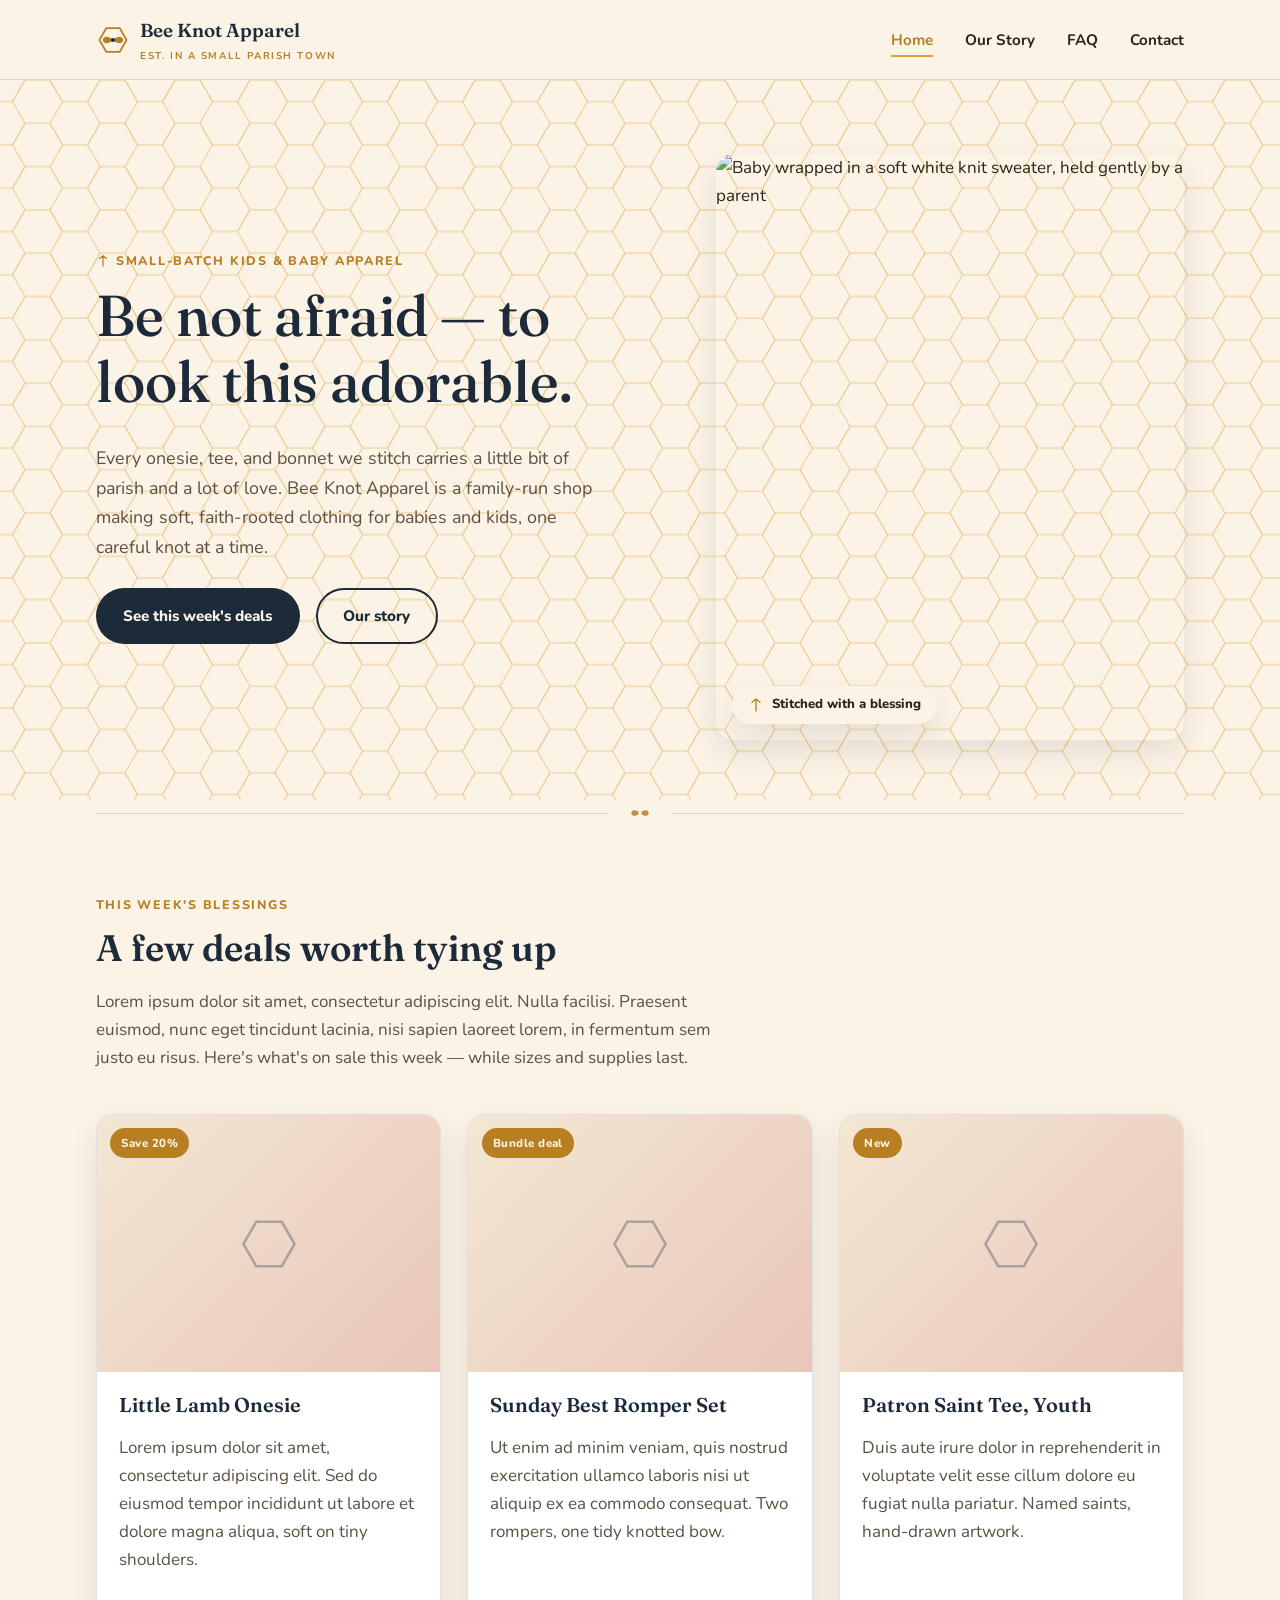
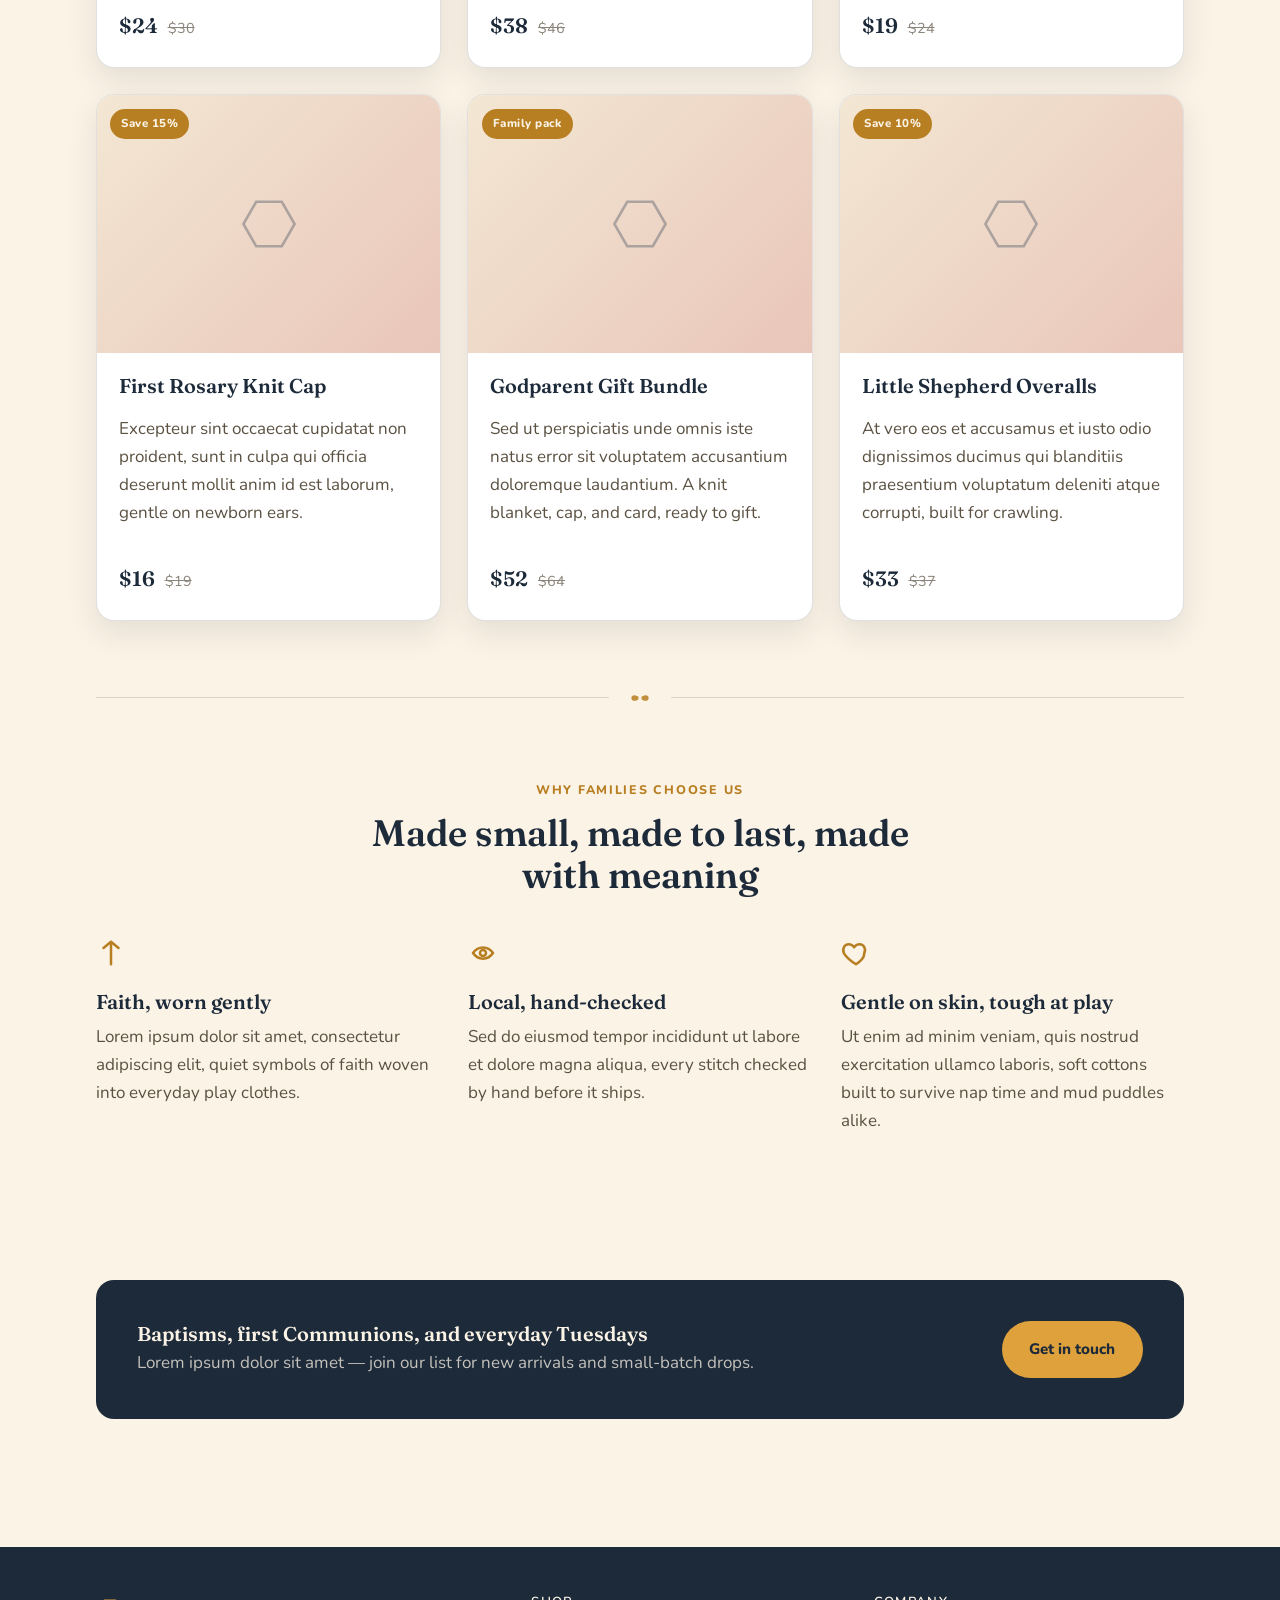
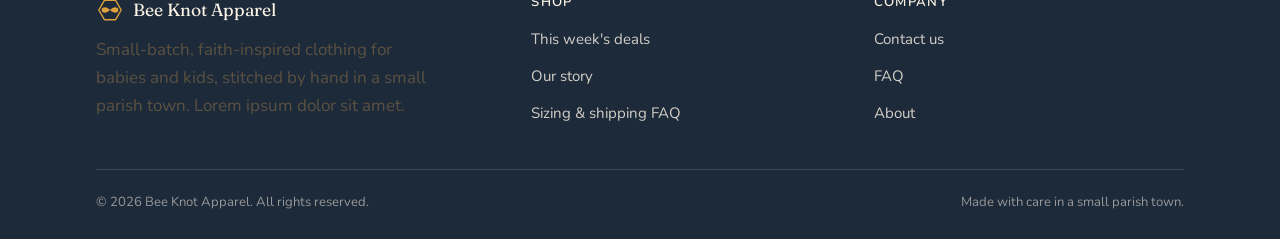
==== index.html @ 1fef771f "Add files via upload" ====
<!doctype html>
<html lang="en">
<head>
<meta charset="UTF-8">
<meta name="viewport" content="width=device-width, initial-scale=1.0">
<title>Bee Knot Apparel — Little Ones, Rooted in Faith</title>
<meta name="description" content="Bee Knot Apparel makes soft, faith-inspired clothing for babies and kids, stitched with care by a small local shop.">
<link rel="preconnect" href="https://fonts.googleapis.com">
<link rel="preconnect" href="https://fonts.gstatic.com" crossorigin>
<link href="https://fonts.googleapis.com/css2?family=Fraunces:opsz,wght@9..144,500;9..144,600&family=Nunito:wght@400;700;800&display=swap" rel="stylesheet">
<link rel="stylesheet" href="assets/style.css">
</head>
<body>

<header class="site-header">
  <nav class="nav">
    <a href="index.html" class="brand">
      <svg viewBox="0 0 40 40" fill="none" xmlns="http://www.w3.org/2000/svg" aria-hidden="true">
        <path d="M36 20 L28 6.14 L12 6.14 L4 20 L12 33.86 L28 33.86 Z" stroke="currentColor" stroke-width="2" stroke-linejoin="round"/>
        <path d="M20 20 C14 14 8 16 8 20 C8 24 14 26 20 20 Z" fill="currentColor"/>
        <path d="M20 20 C26 14 32 16 32 20 C32 24 26 26 20 20 Z" fill="currentColor"/>
        <circle cx="20" cy="20" r="2.4" fill="var(--marian-deep)"/>
      </svg>
      <span>Bee Knot Apparel<span class="sub">Est. in a small parish town</span></span>
    </a>
    <button class="nav-toggle" aria-label="Toggle menu" aria-expanded="false">
      <svg viewBox="0 0 24 24" fill="none" xmlns="http://www.w3.org/2000/svg"><path d="M3 6h18M3 12h18M3 18h18" stroke="currentColor" stroke-width="2" stroke-linecap="round"/></svg>
    </button>
    <ul class="nav-links">
      <li><a href="index.html" aria-current="page">Home</a></li>
      <li><a href="about.html">Our Story</a></li>
      <li><a href="faq.html">FAQ</a></li>
      <li><a href="contact.html">Contact</a></li>
    </ul>
  </nav>
</header>

<main>

  <!-- HERO -->
  <section class="hero">
    <div class="hero-comb" aria-hidden="true">
      <svg width="100%" height="100%" xmlns="http://www.w3.org/2000/svg">
        <defs>
          <pattern id="comb" width="75" height="43.3" patternUnits="userSpaceOnUse">
            <polygon points="25,0 12.5,-21.65 -12.5,-21.65 -25,0 -12.5,21.65 12.5,21.65" fill="none" stroke="var(--honey)" stroke-width="1"/>
            <polygon points="62.5,21.65 50,0 25,0 12.5,21.65 25,43.3 50,43.3" fill="none" stroke="var(--honey)" stroke-width="1"/>
            <polygon points="100,0 87.5,-21.65 62.5,-21.65 50,0 62.5,21.65 87.5,21.65" fill="none" stroke="var(--honey)" stroke-width="1"/>
          </pattern>
        </defs>
        <rect width="100%" height="100%" fill="url(#comb)"/>
      </svg>
    </div>
    <div class="wrap hero-grid">
      <div>
        <p class="eyebrow">
          <svg viewBox="0 0 24 24" width="14" height="14" fill="none" xmlns="http://www.w3.org/2000/svg"><path d="M12 3v18M6 8l6-5 6 5" stroke="currentColor" stroke-width="2" stroke-linecap="round" stroke-linejoin="round"/></svg>
          Small-batch kids &amp; baby apparel
        </p>
        <h1>Be not afraid&nbsp;— to look this adorable.</h1>
        <p class="lede">Every onesie, tee, and bonnet we stitch carries a little bit of parish and a lot of love. Bee Knot Apparel is a family-run shop making soft, faith-rooted clothing for babies and kids, one careful knot at a time.</p>
        <div class="hero-actions">
          <a href="#deals" class="btn btn-primary">See this week's deals</a>
          <a href="about.html" class="btn btn-ghost">Our story</a>
        </div>
      </div>
      <div class="hero-art">
        <img src="https://images.pexels.com/photos/3845345/pexels-photo-3845345.jpeg?auto=compress&cs=tinysrgb&w=900" alt="Baby wrapped in a soft white knit sweater, held gently by a parent" loading="lazy">
        <span class="tag">
          <svg viewBox="0 0 24 24" fill="none" xmlns="http://www.w3.org/2000/svg"><path d="M12 3v18M6 8l6-5 6 5" stroke="currentColor" stroke-width="2" stroke-linecap="round" stroke-linejoin="round"/></svg>
          Stitched with a blessing
        </span>
      </div>
    </div>
  </section>

  <div class="knot-divider" aria-hidden="true">
    <svg viewBox="0 0 24 24" fill="none" xmlns="http://www.w3.org/2000/svg">
      <path d="M12 12 C8 8 4 9 4 12 C4 15 8 16 12 12 Z" fill="currentColor"/>
      <path d="M12 12 C16 8 20 9 20 12 C20 15 16 16 12 12 Z" fill="currentColor"/>
      <circle cx="12" cy="12" r="1.6" fill="var(--cream)"/>
    </svg>
  </div>

  <!-- DEALS -->
  <section id="deals">
    <div class="wrap">
      <div class="section-head">
        <p class="eyebrow">This week's blessings</p>
        <h2>A few deals worth tying up</h2>
        <p>Lorem ipsum dolor sit amet, consectetur adipiscing elit. Nulla facilisi. Praesent euismod, nunc eget tincidunt lacinia, nisi sapien laoreet lorem, in fermentum sem justo eu risus. Here's what's on sale this week — while sizes and supplies last.</p>
      </div>

      <div class="deal-grid">

        <article class="deal-card">
          <div class="deal-media">
            <span class="deal-badge">Save 20%</span>
            <svg viewBox="0 0 40 40" fill="none" xmlns="http://www.w3.org/2000/svg"><path d="M36 20 L28 6.14 L12 6.14 L4 20 L12 33.86 L28 33.86 Z" stroke="currentColor" stroke-width="1.6"/></svg>
          </div>
          <div class="deal-body">
            <h3>Little Lamb Onesie</h3>
            <p>Lorem ipsum dolor sit amet, consectetur adipiscing elit. Sed do eiusmod tempor incididunt ut labore et dolore magna aliqua, soft on tiny shoulders.</p>
            <div class="deal-price"><span class="now">$24</span><span class="was">$30</span></div>
          </div>
        </article>

        <article class="deal-card">
          <div class="deal-media">
            <span class="deal-badge">Bundle deal</span>
            <svg viewBox="0 0 40 40" fill="none" xmlns="http://www.w3.org/2000/svg"><path d="M36 20 L28 6.14 L12 6.14 L4 20 L12 33.86 L28 33.86 Z" stroke="currentColor" stroke-width="1.6"/></svg>
          </div>
          <div class="deal-body">
            <h3>Sunday Best Romper Set</h3>
            <p>Ut enim ad minim veniam, quis nostrud exercitation ullamco laboris nisi ut aliquip ex ea commodo consequat. Two rompers, one tidy knotted bow.</p>
            <div class="deal-price"><span class="now">$38</span><span class="was">$46</span></div>
          </div>
        </article>

        <article class="deal-card">
          <div class="deal-media">
            <span class="deal-badge">New</span>
            <svg viewBox="0 0 40 40" fill="none" xmlns="http://www.w3.org/2000/svg"><path d="M36 20 L28 6.14 L12 6.14 L4 20 L12 33.86 L28 33.86 Z" stroke="currentColor" stroke-width="1.6"/></svg>
          </div>
          <div class="deal-body">
            <h3>Patron Saint Tee, Youth</h3>
            <p>Duis aute irure dolor in reprehenderit in voluptate velit esse cillum dolore eu fugiat nulla pariatur. Named saints, hand-drawn artwork.</p>
            <div class="deal-price"><span class="now">$19</span><span class="was">$24</span></div>
          </div>
        </article>

        <article class="deal-card">
          <div class="deal-media">
            <span class="deal-badge">Save 15%</span>
            <svg viewBox="0 0 40 40" fill="none" xmlns="http://www.w3.org/2000/svg"><path d="M36 20 L28 6.14 L12 6.14 L4 20 L12 33.86 L28 33.86 Z" stroke="currentColor" stroke-width="1.6"/></svg>
          </div>
          <div class="deal-body">
            <h3>First Rosary Knit Cap</h3>
            <p>Excepteur sint occaecat cupidatat non proident, sunt in culpa qui officia deserunt mollit anim id est laborum, gentle on newborn ears.</p>
            <div class="deal-price"><span class="now">$16</span><span class="was">$19</span></div>
          </div>
        </article>

        <article class="deal-card">
          <div class="deal-media">
            <span class="deal-badge">Family pack</span>
            <svg viewBox="0 0 40 40" fill="none" xmlns="http://www.w3.org/2000/svg"><path d="M36 20 L28 6.14 L12 6.14 L4 20 L12 33.86 L28 33.86 Z" stroke="currentColor" stroke-width="1.6"/></svg>
          </div>
          <div class="deal-body">
            <h3>Godparent Gift Bundle</h3>
            <p>Sed ut perspiciatis unde omnis iste natus error sit voluptatem accusantium doloremque laudantium. A knit blanket, cap, and card, ready to gift.</p>
            <div class="deal-price"><span class="now">$52</span><span class="was">$64</span></div>
          </div>
        </article>

        <article class="deal-card">
          <div class="deal-media">
            <span class="deal-badge">Save 10%</span>
            <svg viewBox="0 0 40 40" fill="none" xmlns="http://www.w3.org/2000/svg"><path d="M36 20 L28 6.14 L12 6.14 L4 20 L12 33.86 L28 33.86 Z" stroke="currentColor" stroke-width="1.6"/></svg>
          </div>
          <div class="deal-body">
            <h3>Little Shepherd Overalls</h3>
            <p>At vero eos et accusamus et iusto odio dignissimos ducimus qui blanditiis praesentium voluptatum deleniti atque corrupti, built for crawling.</p>
            <div class="deal-price"><span class="now">$33</span><span class="was">$37</span></div>
          </div>
        </article>

      </div>
    </div>
  </section>

  <div class="knot-divider" aria-hidden="true">
    <svg viewBox="0 0 24 24" fill="none" xmlns="http://www.w3.org/2000/svg">
      <path d="M12 12 C8 8 4 9 4 12 C4 15 8 16 12 12 Z" fill="currentColor"/>
      <path d="M12 12 C16 8 20 9 20 12 C20 15 16 16 12 12 Z" fill="currentColor"/>
      <circle cx="12" cy="12" r="1.6" fill="var(--cream)"/>
    </svg>
  </div>

  <!-- VALUES -->
  <section>
    <div class="wrap">
      <div class="section-head center">
        <p class="eyebrow">Why families choose us</p>
        <h2>Made small, made to last, made with meaning</h2>
      </div>
      <div class="trio">
        <div class="trio-item">
          <svg viewBox="0 0 24 24" fill="none" xmlns="http://www.w3.org/2000/svg"><path d="M12 3v18M6 8l6-5 6 5" stroke="currentColor" stroke-width="2" stroke-linecap="round" stroke-linejoin="round"/></svg>
          <h3>Faith, worn gently</h3>
          <p>Lorem ipsum dolor sit amet, consectetur adipiscing elit, quiet symbols of faith woven into everyday play clothes.</p>
        </div>
        <div class="trio-item">
          <svg viewBox="0 0 24 24" fill="none" xmlns="http://www.w3.org/2000/svg"><path d="M4 12c4-6 12-6 16 0-4 6-12 6-16 0Z" stroke="currentColor" stroke-width="2" stroke-linejoin="round"/><circle cx="12" cy="12" r="2.4" stroke="currentColor" stroke-width="2"/></svg>
          <h3>Local, hand-checked</h3>
          <p>Sed do eiusmod tempor incididunt ut labore et dolore magna aliqua, every stitch checked by hand before it ships.</p>
        </div>
        <div class="trio-item">
          <svg viewBox="0 0 24 24" fill="none" xmlns="http://www.w3.org/2000/svg"><path d="M12 21s-7-4.35-9.5-8.5C.7 8.9 2.6 5 6.2 5c2 0 3.4 1.1 4.3 2.4C11.4 6.1 12.8 5 14.8 5c3.6 0 5.5 3.9 3.7 7.5C19 16.65 12 21 12 21Z" stroke="currentColor" stroke-width="2" stroke-linejoin="round"/></svg>
          <h3>Gentle on skin, tough at play</h3>
          <p>Ut enim ad minim veniam, quis nostrud exercitation ullamco laboris, soft cottons built to survive nap time and mud puddles alike.</p>
        </div>
      </div>
    </div>
  </section>

  <!-- CTA STRIP -->
  <section>
    <div class="wrap">
      <div class="cta-strip">
        <div>
          <h3>Baptisms, first Communions, and everyday Tuesdays</h3>
          <p>Lorem ipsum dolor sit amet — join our list for new arrivals and small-batch drops.</p>
        </div>
        <a href="contact.html" class="btn btn-primary">Get in touch</a>
      </div>
    </div>
  </section>

</main>

<footer class="site-footer">
  <div class="wrap">
    <div class="footer-grid">
      <div>
        <div class="footer-brand">
          <svg viewBox="0 0 40 40" fill="none" xmlns="http://www.w3.org/2000/svg" aria-hidden="true">
            <path d="M36 20 L28 6.14 L12 6.14 L4 20 L12 33.86 L28 33.86 Z" stroke="currentColor" stroke-width="2" stroke-linejoin="round"/>
            <path d="M20 20 C14 14 8 16 8 20 C8 24 14 26 20 20 Z" fill="currentColor"/>
            <path d="M20 20 C26 14 32 16 32 20 C32 24 26 26 20 20 Z" fill="currentColor"/>
          </svg>
          Bee Knot Apparel
        </div>
        <p style="max-width: 34ch;">Small-batch, faith-inspired clothing for babies and kids, stitched by hand in a small parish town. Lorem ipsum dolor sit amet.</p>
      </div>
      <div class="footer-col">
        <h4>Shop</h4>
        <ul>
          <li><a href="index.html#deals">This week's deals</a></li>
          <li><a href="about.html">Our story</a></li>
          <li><a href="faq.html">Sizing &amp; shipping FAQ</a></li>
        </ul>
      </div>
      <div class="footer-col">
        <h4>Company</h4>
        <ul>
          <li><a href="contact.html">Contact us</a></li>
          <li><a href="faq.html">FAQ</a></li>
          <li><a href="about.html">About</a></li>
        </ul>
      </div>
    </div>
    <div class="footer-bottom">
      <span>© 2026 Bee Knot Apparel. All rights reserved.</span>
      <span>Made with care in a small parish town.</span>
    </div>
  </div>
</footer>

<script src="assets/main.js"></script>
</body>
</html>
---- assets/style.css ----
/* =========================================================
   Bee Knot Apparel — design tokens
   ========================================================= */
:root {
  --cream:        #FBF3E6;
  --cream-deep:   #F3E7D3;
  --honey:        #DFA13B;
  --honey-deep:   #B87F22;
  --marian:       #2E4057;
  --marian-deep:  #1D2A3A;
  --blush:        #E9C6B9;
  --ink:          #2B2418;
  --ink-soft:     #5B5142;
  --line:         rgba(43, 36, 24, 0.14);
  --shadow:       0 12px 30px rgba(29, 42, 58, 0.10);

  --display: "Fraunces", "Iowan Old Style", Georgia, serif;
  --body:    "Nunito", "Segoe UI", sans-serif;

  --radius: 18px;
  --radius-sm: 10px;
  --max-w: 1140px;
}

* { box-sizing: border-box; }
html { scroll-behavior: smooth; }

body {
  margin: 0;
  background: var(--cream);
  color: var(--ink);
  font-family: var(--body);
  font-size: 17px;
  line-height: 1.65;
  -webkit-font-smoothing: antialiased;
}

img { max-width: 100%; display: block; }

a { color: inherit; }

h1, h2, h3, h4 {
  font-family: var(--display);
  font-weight: 600;
  color: var(--marian-deep);
  line-height: 1.15;
  margin: 0 0 0.5em;
}

h1 { font-size: clamp(2.4rem, 5vw, 3.6rem); font-weight: 500; }
h2 { font-size: clamp(1.7rem, 3vw, 2.3rem); }
h3 { font-size: 1.25rem; }

p { margin: 0 0 1em; color: var(--ink-soft); }

.eyebrow {
  display: inline-flex;
  align-items: center;
  gap: 0.5em;
  font-family: var(--body);
  font-weight: 800;
  font-size: 0.78rem;
  letter-spacing: 0.14em;
  text-transform: uppercase;
  color: var(--honey-deep);
  margin-bottom: 0.9em;
}

.wrap {
  max-width: var(--max-w);
  margin: 0 auto;
  padding: 0 1.6rem;
}

/* Reduced motion */
@media (prefers-reduced-motion: reduce) {
  html { scroll-behavior: auto; }
  * { animation-duration: 0.001ms !important; transition-duration: 0.001ms !important; }
}

/* =========================================================
   Knot divider — the signature element.
   A small interlocking loop, standing in for a hairline rule.
   Used between sections instead of a plain <hr>.
   ========================================================= */
.knot-divider {
  display: flex;
  align-items: center;
  gap: 1.1rem;
  margin: 0 auto;
  max-width: var(--max-w);
  padding: 0 1.6rem;
}
.knot-divider::before,
.knot-divider::after {
  content: "";
  flex: 1;
  height: 1px;
  background: var(--line);
}
.knot-divider svg { flex: none; width: 26px; height: 26px; color: var(--honey-deep); opacity: 0.85; }

/* =========================================================
   Header / nav
   ========================================================= */
.site-header {
  position: sticky;
  top: 0;
  z-index: 40;
  background: rgba(251, 243, 230, 0.92);
  backdrop-filter: saturate(160%) blur(6px);
  border-bottom: 1px solid var(--line);
}
.nav {
  display: flex;
  align-items: center;
  justify-content: space-between;
  padding: 0.95rem 1.6rem;
  max-width: var(--max-w);
  margin: 0 auto;
}
.brand {
  display: flex;
  align-items: center;
  gap: 0.65rem;
  text-decoration: none;
  font-family: var(--display);
  font-weight: 600;
  font-size: 1.18rem;
  color: var(--marian-deep);
}
.brand svg { width: 34px; height: 34px; color: var(--honey-deep); }
.brand .sub {
  display: block;
  font-family: var(--body);
  font-weight: 700;
  font-size: 0.62rem;
  letter-spacing: 0.16em;
  text-transform: uppercase;
  color: var(--honey-deep);
  margin-top: 0.1rem;
}

.nav-links {
  display: flex;
  align-items: center;
  gap: 2rem;
  list-style: none;
  margin: 0;
  padding: 0;
}
.nav-links a {
  text-decoration: none;
  font-weight: 700;
  font-size: 0.95rem;
  color: var(--ink);
  position: relative;
  padding: 0.3rem 0;
}
.nav-links a::after {
  content: "";
  position: absolute;
  left: 0; right: 100%;
  bottom: -2px;
  height: 2px;
  background: var(--honey);
  transition: right 0.2s ease;
}
.nav-links a:hover::after,
.nav-links a[aria-current="page"]::after { right: 0; }
.nav-links a[aria-current="page"] { color: var(--honey-deep); }

.nav-toggle {
  display: none;
  background: none;
  border: 1px solid var(--line);
  border-radius: 8px;
  width: 42px;
  height: 38px;
  align-items: center;
  justify-content: center;
  cursor: pointer;
}
.nav-toggle svg { width: 20px; height: 20px; color: var(--marian-deep); }

@media (max-width: 760px) {
  .nav-toggle { display: inline-flex; }
  .nav-links {
    position: absolute;
    top: 100%; left: 0; right: 0;
    flex-direction: column;
    align-items: flex-start;
    gap: 0;
    background: var(--cream);
    border-bottom: 1px solid var(--line);
    box-shadow: var(--shadow);
    max-height: 0;
    overflow: hidden;
    transition: max-height 0.25s ease;
  }
  .nav-links.open { max-height: 320px; }
  .nav-links li { width: 100%; }
  .nav-links a { display: block; padding: 0.9rem 1.6rem; width: 100%; }
  .nav-links a::after { display: none; }
}

/* =========================================================
   Buttons
   ========================================================= */
.btn {
  display: inline-flex;
  align-items: center;
  gap: 0.5em;
  padding: 0.85rem 1.6rem;
  border-radius: 999px;
  font-weight: 800;
  font-size: 0.95rem;
  text-decoration: none;
  border: 2px solid transparent;
  cursor: pointer;
  transition: transform 0.15s ease, background 0.15s ease, color 0.15s ease, border-color .15s ease;
}
.btn:hover { transform: translateY(-1px); }
.btn-primary { background: var(--marian-deep); color: var(--cream); }
.btn-primary:hover { background: var(--marian); }
.btn-ghost { background: transparent; border-color: var(--marian-deep); color: var(--marian-deep); }
.btn-ghost:hover { background: var(--marian-deep); color: var(--cream); }

/* =========================================================
   Hero
   ========================================================= */
.hero {
  position: relative;
  overflow: hidden;
  padding: 4.6rem 0 3.8rem;
}
.hero-grid {
  display: grid;
  grid-template-columns: 1.1fr 0.9fr;
  gap: 3rem;
  align-items: center;
}
.hero-comb {
  position: absolute;
  inset: 0;
  z-index: 0;
  opacity: 0.5;
  pointer-events: none;
}
.hero .wrap { position: relative; z-index: 1; }
.hero p.lede { font-size: 1.12rem; max-width: 46ch; }
.hero-actions { display: flex; gap: 1rem; flex-wrap: wrap; margin-top: 1.6rem; }

.hero-art {
  position: relative;
  border-radius: var(--radius);
  overflow: hidden;
  box-shadow: var(--shadow);
  aspect-ratio: 4/5;
}
.hero-art img { width: 100%; height: 100%; object-fit: cover; }
.hero-art .tag {
  position: absolute;
  left: 1rem; bottom: 1rem;
  background: var(--cream);
  border-radius: 999px;
  padding: 0.5rem 1rem;
  font-weight: 800;
  font-size: 0.82rem;
  display: flex;
  align-items: center;
  gap: 0.5rem;
  box-shadow: var(--shadow);
}
.hero-art .tag svg { width: 16px; height: 16px; color: var(--honey-deep); }

@media (max-width: 860px) {
  .hero-grid { grid-template-columns: 1fr; }
  .hero-art { order: -1; max-width: 380px; }
}

/* =========================================================
   Sections
   ========================================================= */
section { padding: 4rem 0; }
.section-head { max-width: 62ch; margin-bottom: 2.6rem; }
.section-head.center { margin-left: auto; margin-right: auto; text-align: center; }

/* Deals grid */
.deal-grid {
  display: grid;
  grid-template-columns: repeat(3, 1fr);
  gap: 1.6rem;
}
@media (max-width: 900px) { .deal-grid { grid-template-columns: repeat(2, 1fr); } }
@media (max-width: 600px) { .deal-grid { grid-template-columns: 1fr; } }

.deal-card {
  background: #fff;
  border-radius: var(--radius);
  overflow: hidden;
  box-shadow: var(--shadow);
  display: flex;
  flex-direction: column;
  border: 1px solid var(--line);
}
.deal-media {
  aspect-ratio: 4/3;
  background: linear-gradient(135deg, var(--cream-deep), var(--blush));
  position: relative;
  display: flex;
  align-items: center;
  justify-content: center;
}
.deal-media svg { width: 64px; height: 64px; color: rgba(46,64,87,0.35); }
.deal-badge {
  position: absolute;
  top: 0.85rem; left: 0.85rem;
  background: var(--honey-deep);
  color: var(--cream);
  font-weight: 800;
  font-size: 0.72rem;
  letter-spacing: 0.04em;
  padding: 0.35rem 0.7rem;
  border-radius: 999px;
}
.deal-body { padding: 1.3rem 1.4rem 1.5rem; display: flex; flex-direction: column; gap: 0.5rem; flex: 1; }
.deal-price { display: flex; align-items: baseline; gap: 0.6rem; margin-top: auto; padding-top: 0.6rem; }
.deal-price .now { font-family: var(--display); font-size: 1.3rem; color: var(--marian-deep); font-weight: 600; }
.deal-price .was { text-decoration: line-through; color: var(--ink-soft); opacity: 0.7; font-size: 0.9rem; }

/* Values / trio */
.trio {
  display: grid;
  grid-template-columns: repeat(3, 1fr);
  gap: 1.8rem;
}
@media (max-width: 760px) { .trio { grid-template-columns: 1fr; } }
.trio-item svg { width: 30px; height: 30px; color: var(--honey-deep); margin-bottom: 0.8rem; }

/* Banner / CTA strip */
.cta-strip {
  background: var(--marian-deep);
  color: var(--cream);
  border-radius: var(--radius);
  padding: 2.6rem;
  display: flex;
  align-items: center;
  justify-content: space-between;
  gap: 1.6rem;
  flex-wrap: wrap;
}
.cta-strip h3 { color: var(--cream); margin-bottom: 0.3rem; }
.cta-strip p { color: rgba(251,243,230,0.75); margin: 0; }
.cta-strip .btn-primary { background: var(--honey); color: var(--marian-deep); }
.cta-strip .btn-primary:hover { background: var(--honey-deep); color: var(--cream); }

/* About page */
.about-hero {
  display: grid;
  grid-template-columns: 0.9fr 1.1fr;
  gap: 3rem;
  align-items: center;
}
@media (max-width: 860px) { .about-hero { grid-template-columns: 1fr; } }
.about-hero img { border-radius: var(--radius); box-shadow: var(--shadow); aspect-ratio: 4/5; object-fit: cover; }

.timeline { display: grid; gap: 1.4rem; }
.timeline-item {
  display: grid;
  grid-template-columns: 90px 1fr;
  gap: 1.2rem;
  padding-bottom: 1.4rem;
  border-bottom: 1px solid var(--line);
}
.timeline-item:last-child { border-bottom: none; }
.timeline-item .yr { font-family: var(--display); font-weight: 600; color: var(--honey-deep); }

/* Contact page */
.contact-grid {
  display: grid;
  grid-template-columns: 1fr 1.1fr;
  gap: 2.6rem;
  align-items: start;
}
@media (max-width: 860px) { .contact-grid { grid-template-columns: 1fr; } }

.info-card {
  background: #fff;
  border: 1px solid var(--line);
  border-radius: var(--radius);
  padding: 1.6rem;
  margin-bottom: 1.1rem;
  display: flex;
  gap: 1rem;
}
.info-card svg { width: 22px; height: 22px; color: var(--honey-deep); flex: none; margin-top: 0.15rem; }
.info-card h3 { margin-bottom: 0.2rem; font-size: 1.05rem; }
.info-card p { margin: 0; }

form.contact-form {
  background: #fff;
  border: 1px solid var(--line);
  border-radius: var(--radius);
  padding: 2rem;
  box-shadow: var(--shadow);
  display: grid;
  gap: 1.1rem;
}
.field { display: grid; gap: 0.4rem; }
.field label { font-weight: 800; font-size: 0.85rem; color: var(--marian-deep); }
.field input, .field select, .field textarea {
  font-family: var(--body);
  font-size: 1rem;
  padding: 0.75rem 0.9rem;
  border: 1.5px solid var(--line);
  border-radius: var(--radius-sm);
  background: var(--cream);
  color: var(--ink);
}
.field input:focus, .field select:focus, .field textarea:focus {
  outline: none;
  border-color: var(--honey-deep);
  box-shadow: 0 0 0 3px rgba(223,161,59,0.25);
}
.field-row { display: grid; grid-template-columns: 1fr 1fr; gap: 1.1rem; }
@media (max-width: 520px) { .field-row { grid-template-columns: 1fr; } }
.form-note { font-size: 0.85rem; color: var(--ink-soft); margin: 0; }
.form-success {
  display: none;
  background: var(--cream-deep);
  border: 1.5px solid var(--honey);
  border-radius: var(--radius-sm);
  padding: 1rem 1.2rem;
  font-weight: 700;
  color: var(--marian-deep);
}
.form-success.show { display: block; }

/* FAQ */
.faq-list { display: grid; gap: 0.9rem; max-width: 780px; }
.faq-item {
  background: #fff;
  border: 1px solid var(--line);
  border-radius: var(--radius-sm);
  overflow: hidden;
}
.faq-q {
  width: 100%;
  text-align: left;
  background: none;
  border: none;
  cursor: pointer;
  padding: 1.1rem 1.3rem;
  display: flex;
  align-items: center;
  justify-content: space-between;
  gap: 1rem;
  font-family: var(--display);
  font-weight: 600;
  font-size: 1.02rem;
  color: var(--marian-deep);
}
.faq-q svg { width: 18px; height: 18px; flex: none; color: var(--honey-deep); transition: transform 0.2s ease; }
.faq-item[data-open="true"] .faq-q svg { transform: rotate(45deg); }
.faq-a {
  max-height: 0;
  overflow: hidden;
  transition: max-height 0.25s ease;
  padding: 0 1.3rem;
}
.faq-item[data-open="true"] .faq-a { max-height: 400px; padding: 0 1.3rem 1.3rem; }
.faq-a p { margin: 0; }

.faq-groups { display: grid; gap: 2.4rem; }

/* =========================================================
   Footer
   ========================================================= */
.site-footer {
  background: var(--marian-deep);
  color: rgba(251,243,230,0.82);
  padding: 3rem 0 1.6rem;
  margin-top: 4rem;
}
.footer-grid {
  display: grid;
  grid-template-columns: 1.3fr 1fr 1fr;
  gap: 2rem;
  padding-bottom: 2rem;
}
@media (max-width: 700px) { .footer-grid { grid-template-columns: 1fr; } }
.footer-brand { display: flex; align-items: center; gap: 0.6rem; font-family: var(--display); color: var(--cream); font-size: 1.1rem; margin-bottom: 0.7rem; }
.footer-brand svg { width: 28px; height: 28px; color: var(--honey); }
.footer-col h4 { color: var(--cream); font-family: var(--body); font-size: 0.82rem; letter-spacing: 0.1em; text-transform: uppercase; margin-bottom: 0.9rem; }
.footer-col ul { list-style: none; margin: 0; padding: 0; display: grid; gap: 0.55rem; }
.footer-col a { text-decoration: none; font-size: 0.94rem; }
.footer-col a:hover { color: var(--honey); }
.footer-bottom {
  border-top: 1px solid rgba(251,243,230,0.15);
  padding-top: 1.4rem;
  display: flex;
  justify-content: space-between;
  flex-wrap: wrap;
  gap: 0.6rem;
  font-size: 0.82rem;
  color: rgba(251,243,230,0.55);
}

/* Page hero (interior pages) */
.page-hero { padding: 3rem 0 1rem; }
.page-hero .eyebrow { margin-bottom: 0.6rem; }
.page-hero p.lede { max-width: 60ch; }
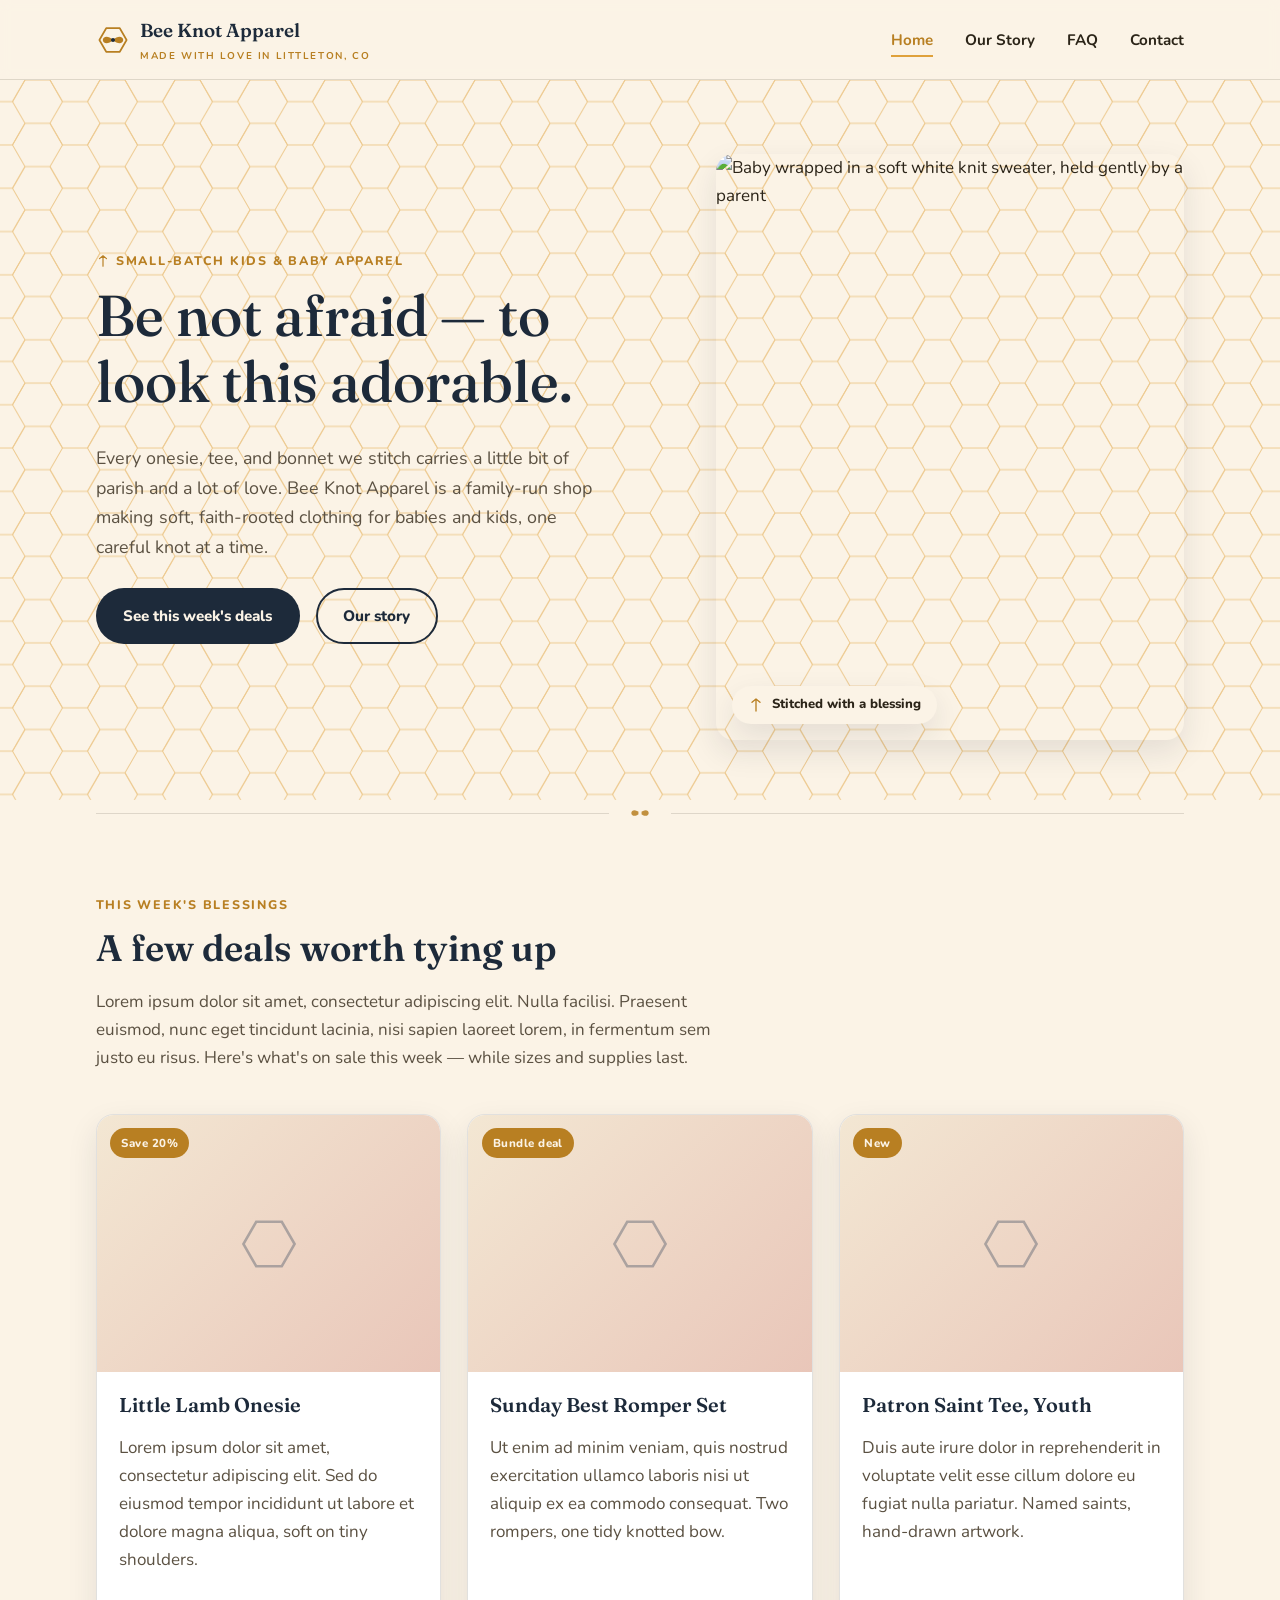
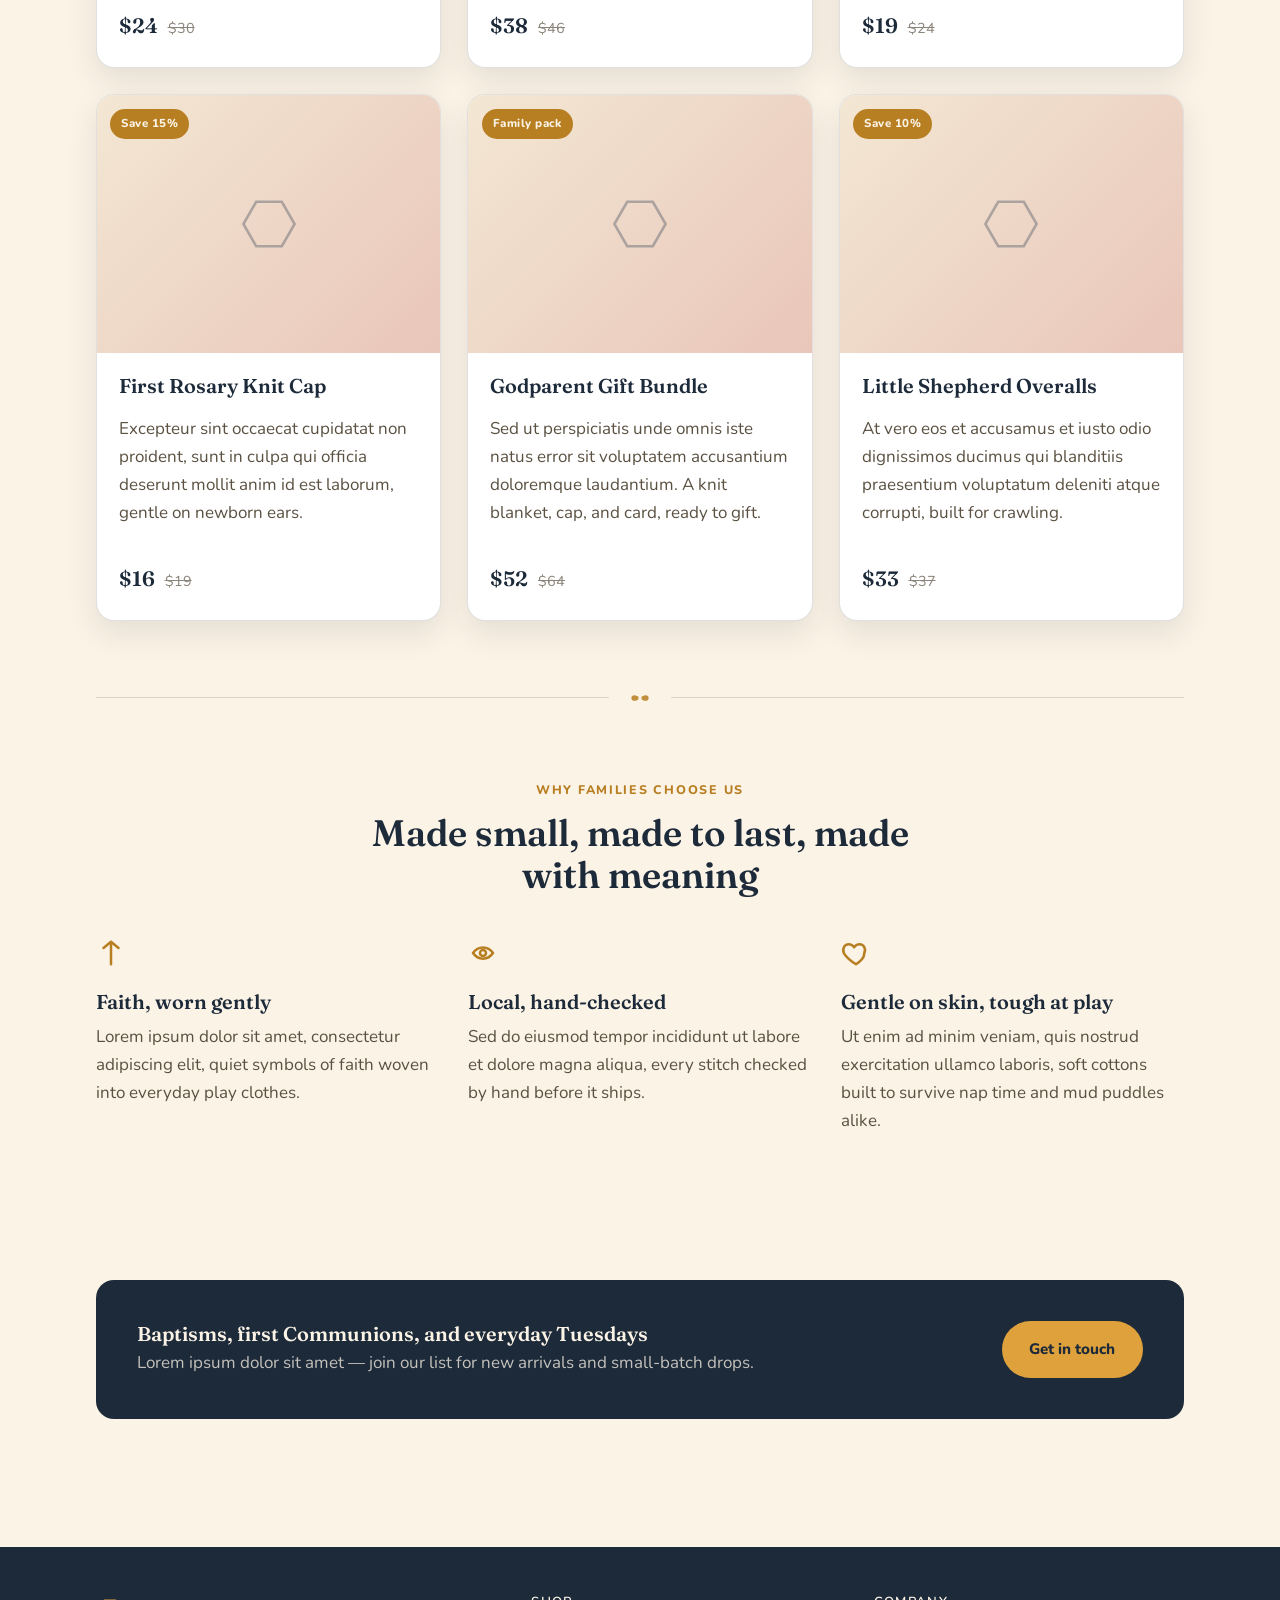
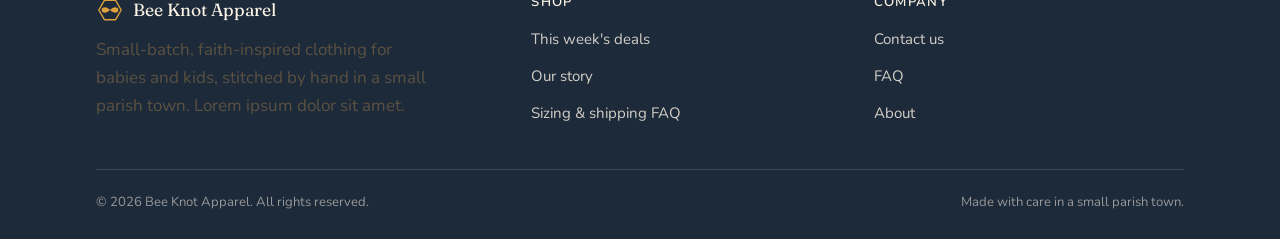
==== commit c06d0227: "Update tagline to "Made with love in Littleton, CO" Co-Authored-By: Claude Fable 5 <noreply@anthropi" ====
--- a/index.html
+++ b/index.html
@@ -21,7 +21,7 @@
         <path d="M20 20 C26 14 32 16 32 20 C32 24 26 26 20 20 Z" fill="currentColor"/>
         <circle cx="20" cy="20" r="2.4" fill="var(--marian-deep)"/>
       </svg>
-      <span>Bee Knot Apparel<span class="sub">Est. in a small parish town</span></span>
+      <span>Bee Knot Apparel<span class="sub">Made with love in Littleton, CO</span></span>
     </a>
     <button class="nav-toggle" aria-label="Toggle menu" aria-expanded="false">
       <svg viewBox="0 0 24 24" fill="none" xmlns="http://www.w3.org/2000/svg"><path d="M3 6h18M3 12h18M3 18h18" stroke="currentColor" stroke-width="2" stroke-linecap="round"/></svg>
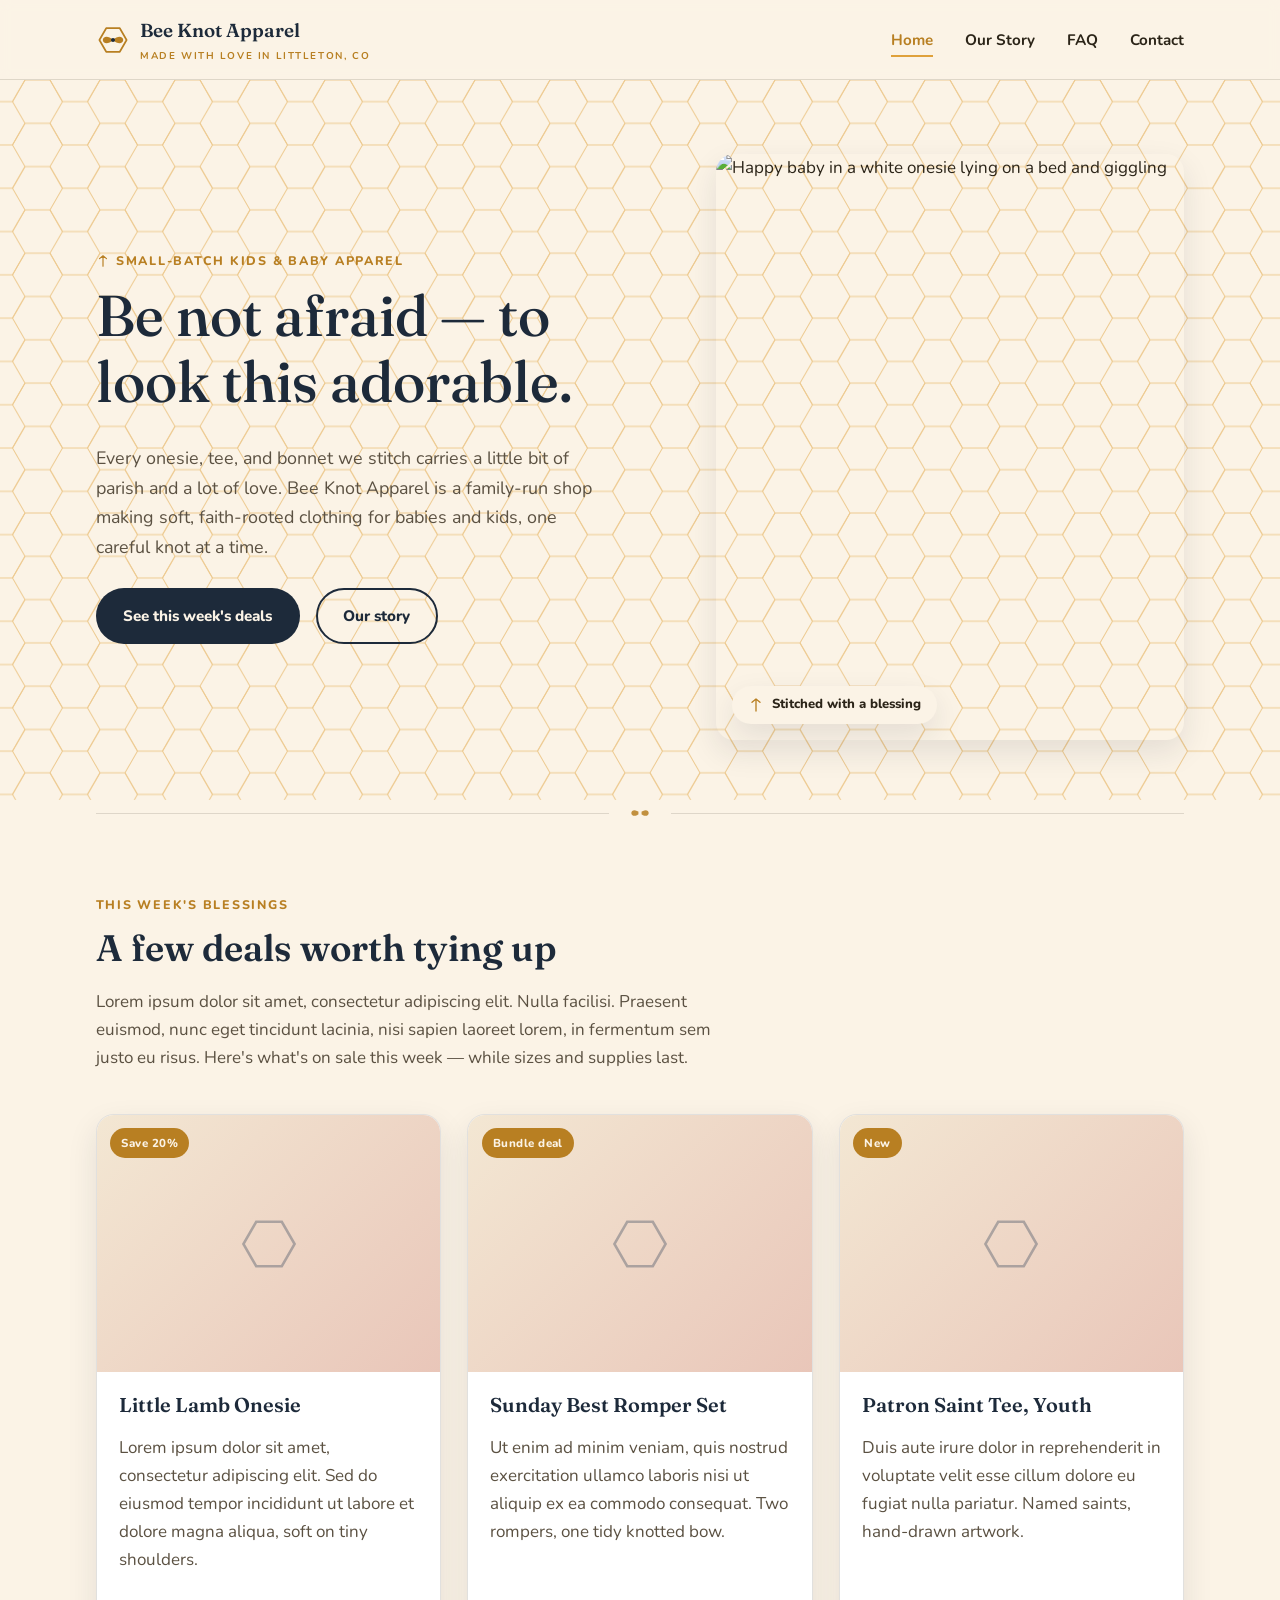
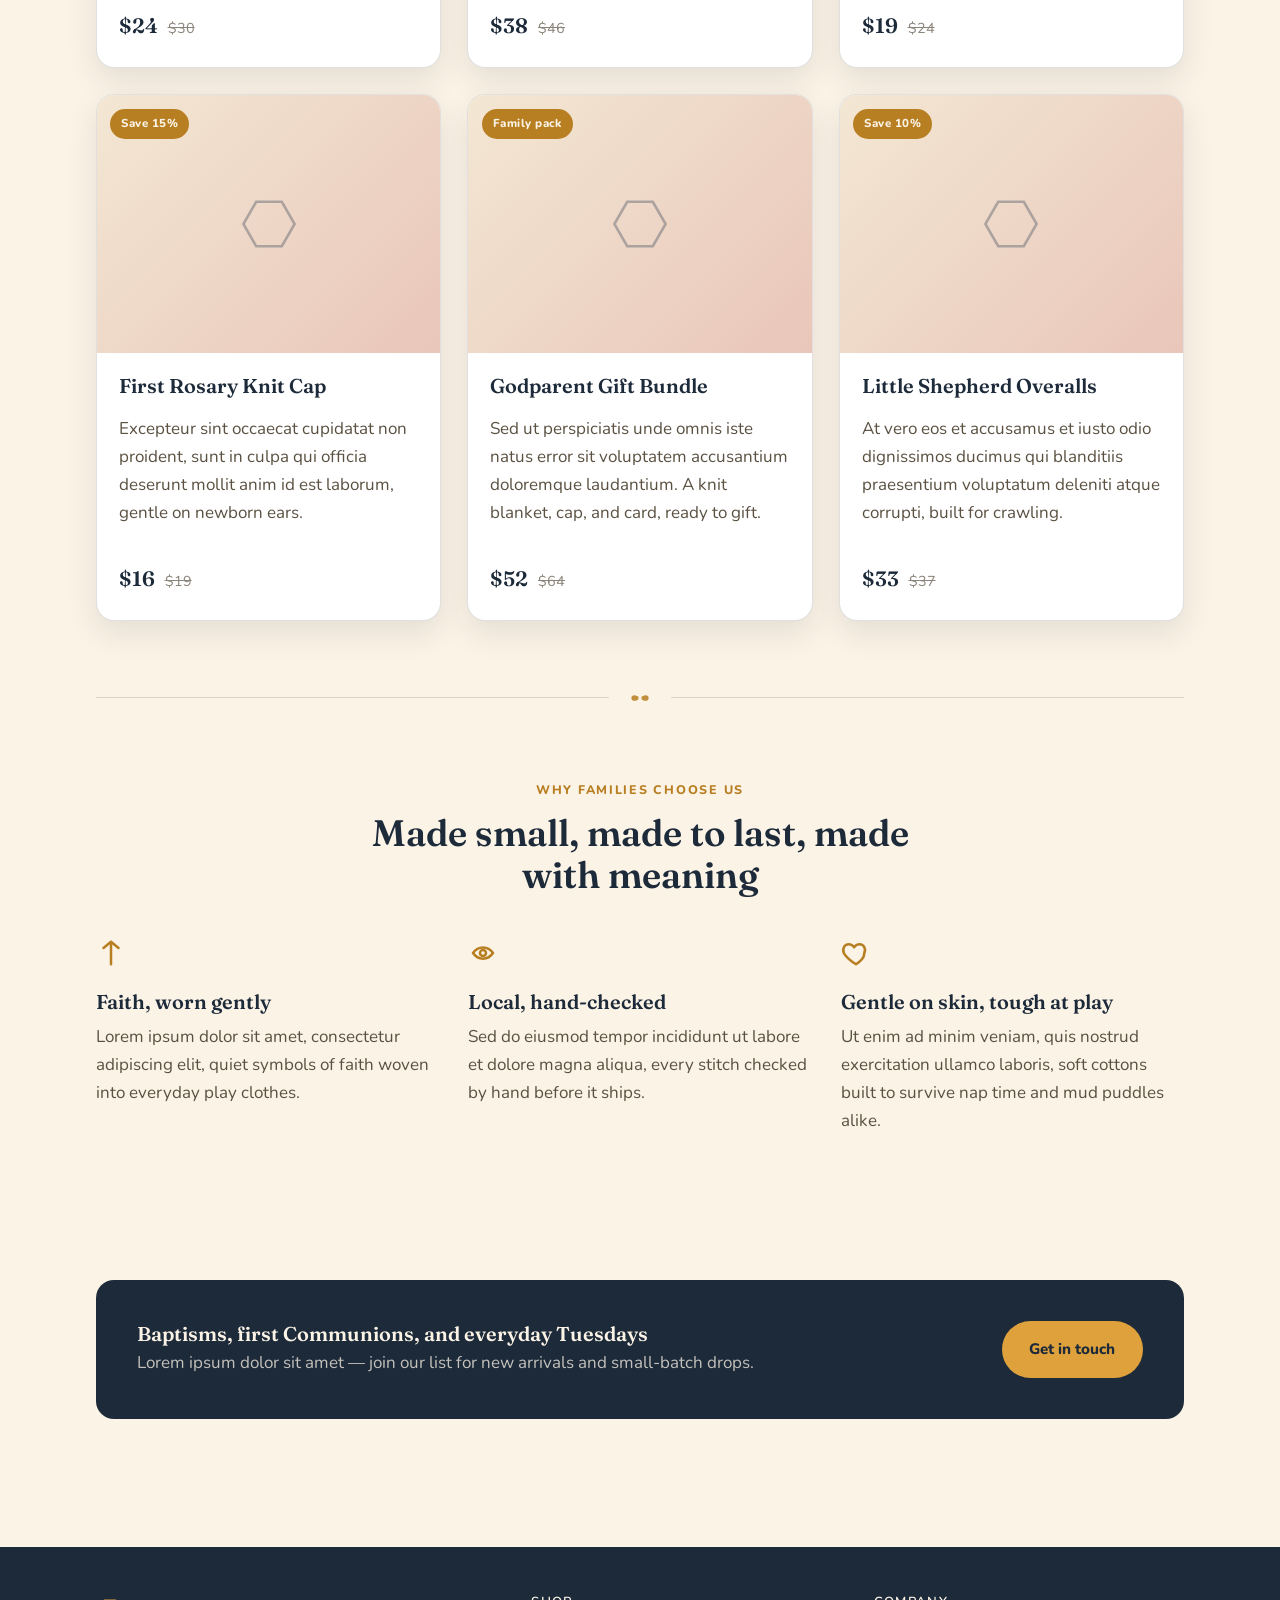
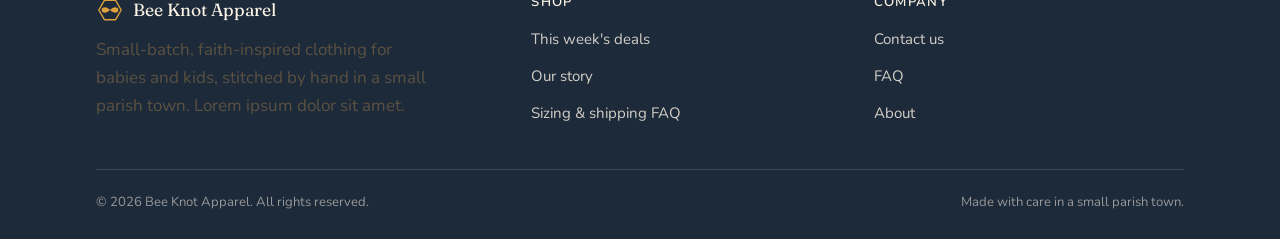
==== commit 5e27a3bc: "Change home page hero image to baby in white onesie Swap the Pexels hero photo from the knit-sweater" ====
--- a/index.html
+++ b/index.html
@@ -65,7 +65,7 @@
         </div>
       </div>
       <div class="hero-art">
-        <img src="https://images.pexels.com/photos/3845345/pexels-photo-3845345.jpeg?auto=compress&cs=tinysrgb&w=900" alt="Baby wrapped in a soft white knit sweater, held gently by a parent" loading="lazy">
+        <img src="https://images.pexels.com/photos/11369379/pexels-photo-11369379.jpeg?auto=compress&cs=tinysrgb&w=900" alt="Happy baby in a white onesie lying on a bed and giggling" loading="lazy">
         <span class="tag">
           <svg viewBox="0 0 24 24" fill="none" xmlns="http://www.w3.org/2000/svg"><path d="M12 3v18M6 8l6-5 6 5" stroke="currentColor" stroke-width="2" stroke-linecap="round" stroke-linejoin="round"/></svg>
           Stitched with a blessing
